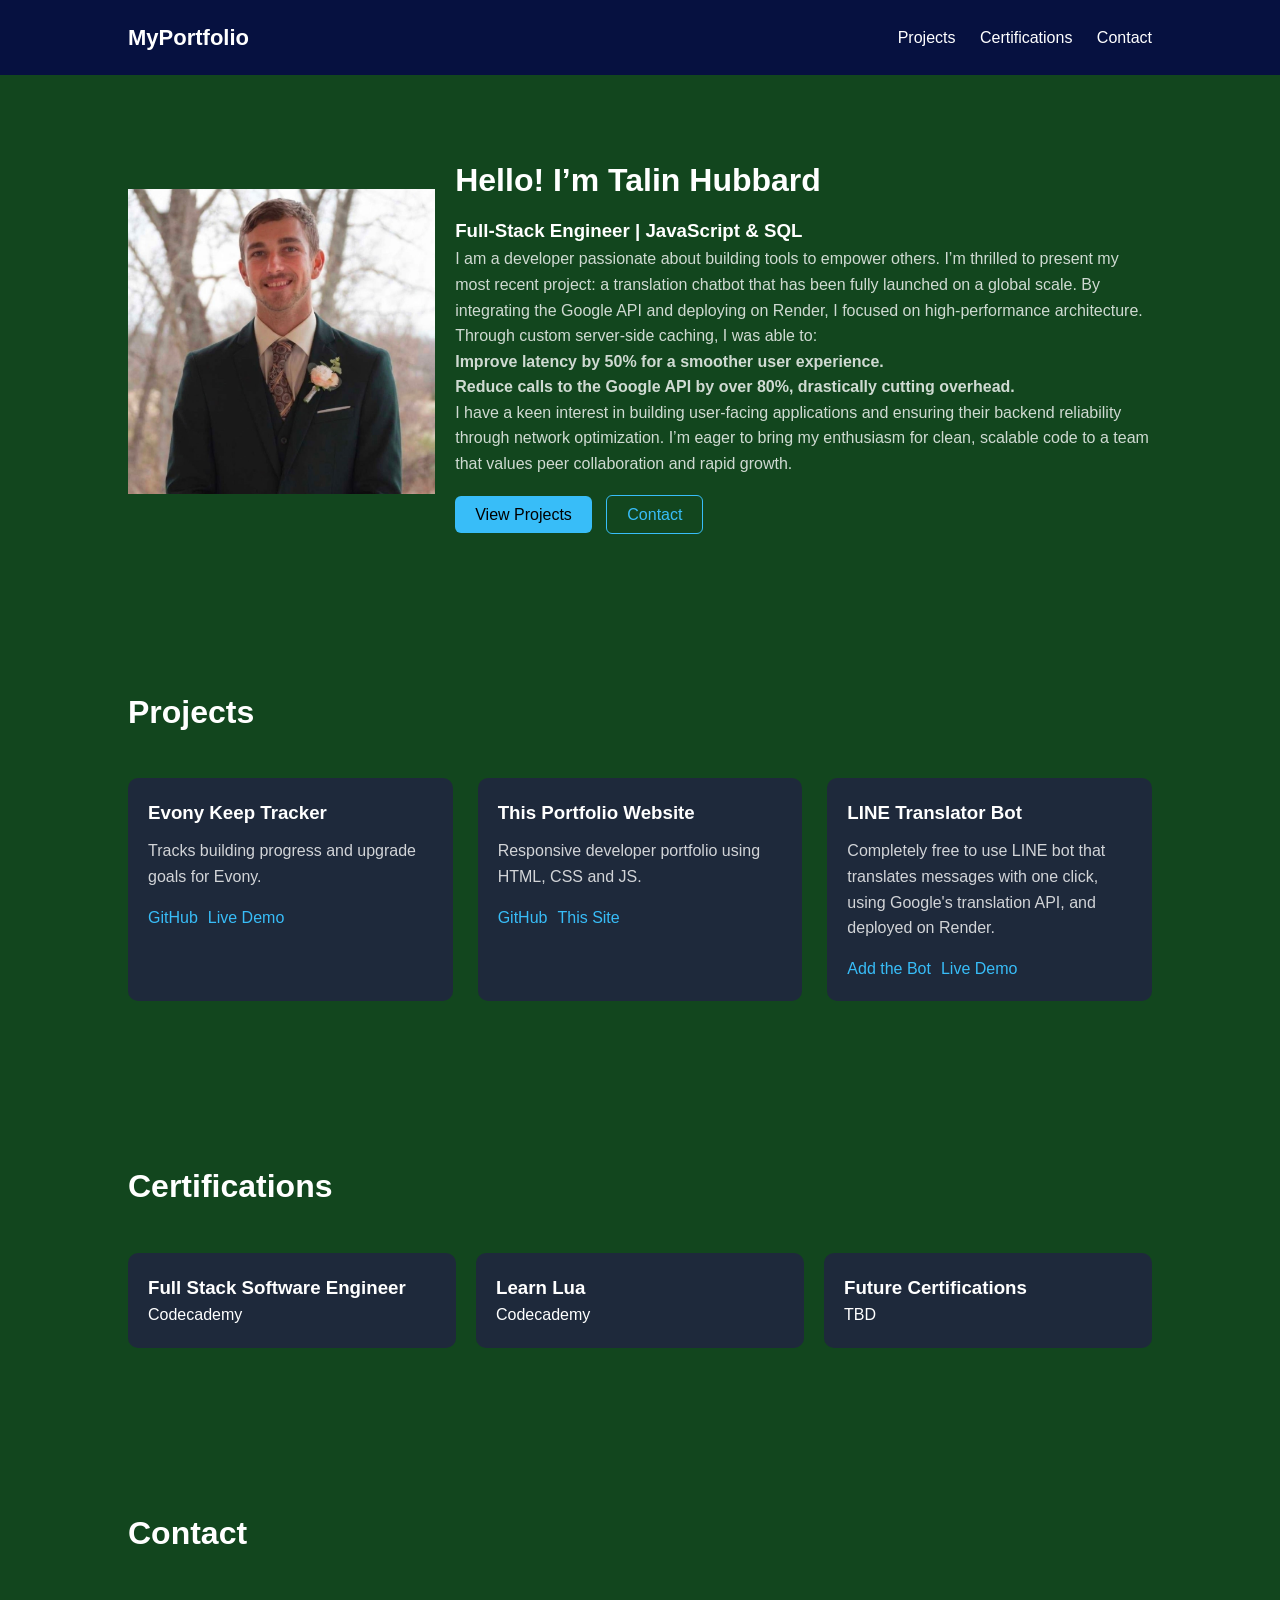
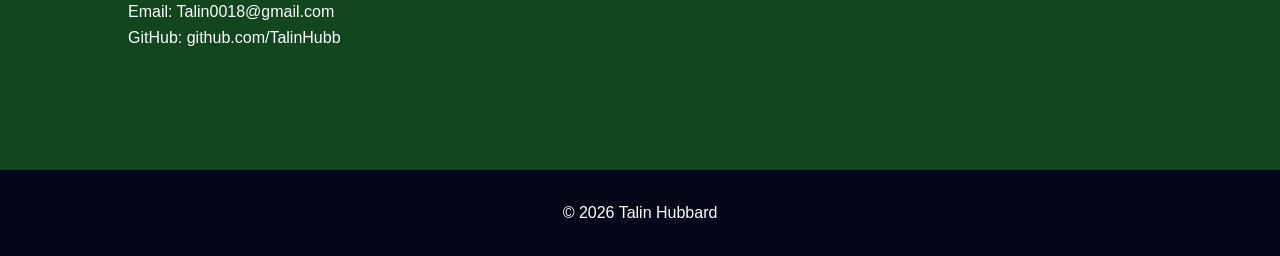
==== index.html @ fa85c655 "changed pic location" ====
<!DOCTYPE html>
<html lang="en">
<head>
<meta charset="UTF-8">
<meta name="viewport" content="width=device-width, initial-scale=1.0">
<title>Talin Hubbard</title>
<link rel="stylesheet" href="style.css">
</head>

<body>

<header>
    <h1 class="logo">MyPortfolio</h1>

    <nav>
        <a href="#projects">Projects</a>
        <a href="#certifications">Certifications</a>
        <a href="#contact">Contact</a>
    </nav>
</header>

<section class="hero">
    <img src="pictures\profile.jpg" alt="profile picture">
    <div class="hero-text">
      <h2>Hello! I’m Talin Hubbard</h2>
      <h3>Full-Stack Engineer | JavaScript & SQL</h3>
      <p>I am a developer passionate about building tools to empower others. I’m thrilled to present my most recent project: a translation chatbot that has been fully launched on a global scale.
        By integrating the Google API and deploying on Render, I focused on high-performance architecture. Through custom server-side caching, I was able to:
      
      <p><strong>Improve latency by 50% for a smoother user experience.</strong></p>
      <p><strong>Reduce calls to the Google API by over 80%, drastically cutting overhead.</strong></p>
      <p>I have a keen interest in building user-facing applications and ensuring their backend reliability through network optimization. I’m eager to bring my enthusiasm for clean, scalable code to a team that values peer collaboration and rapid growth.</p>

      <div class="hero-buttons">
        <a href="#projects" class="btn">View Projects</a>
        <a href="#contact" class="btn-outline">Contact</a>
      </div>
    </div>
</section>

<section id="projects">
    <h2>Projects</h2>

    <div id="project-container" class="project-grid"></div>

</section>

<section id="certifications">
    <h2>Certifications</h2>

    <div class="cert-grid">

        <div class="cert-card">
            <h3>Full Stack Software Engineer</h3>
            <p>Codecademy</p>
        </div>

        <div class="cert-card">
            <h3>Learn Lua</h3>
            <p>Codecademy</p>
        </div>

        <div class="cert-card">
            <h3>Future Certifications</h3>
            <p>TBD</p>
        </div>

    </div>
</section>

<section id="contact">
    <h2>Contact</h2>

    <p>Email: Talin0018@gmail.com</p>
    <p>GitHub: github.com/TalinHubb</p>

</section>

<footer>
    <p>© 2026 Talin Hubbard</p>
</footer>

<script src="script.js"></script>

</body>
</html>
---- style.css ----
*{
margin:0;
padding:0;
box-sizing:border-box;
font-family:Arial, Helvetica, sans-serif;
}

body{
background:#12461e;
color:white;
line-height:1.6;
}

header{
display:flex;
justify-content:space-between;
align-items:center;
padding:20px 10%;
background:#061140;
position:sticky;
top:0;
}

.logo{
font-size:22px;
font-weight:bold;
}

nav a{
margin-left:20px;
text-decoration:none;
color:white;
}

.hero img{
max-width:30%;
height:auto;
}

.hero{
display:flex;
width:100%;
align-items:center;
gap:20px;
}

.text-content{
    flex: 1;
}

.hero h2{
margin-bottom:10px;
}

.hero p{
opacity:.8;
}

.hero-buttons{
margin-top:25px;
}

.btn{
background:#38bdf8;
color:black;
padding:10px 20px;
border-radius:6px;
text-decoration:none;
margin-right:10px;
}

.btn-outline{
border:1px solid #38bdf8;
padding:10px 20px;
border-radius:6px;
text-decoration:none;
color:#38bdf8;
}

section{
padding:80px 10%;
}

h2{
margin-bottom:40px;
font-size:32px;
}

.project-grid{
display:grid;
grid-template-columns:repeat(auto-fit,minmax(260px,1fr));
gap:25px;
}

.project-card{
background:#1e293b;
padding:20px;
border-radius:10px;
transition:.25s;
}

.project-card:hover{
transform:translateY(-6px);
}

.project-card h3{
margin-bottom:10px;
}

.project-card p{
opacity:.8;
margin-bottom:15px;
}

.project-links a{
margin-right:10px;
text-decoration:none;
color:#38bdf8;
}

.cert-grid{
display:grid;
grid-template-columns:repeat(auto-fit,minmax(220px,1fr));
gap:20px;
}

.cert-card{
background:#1e293b;
padding:20px;
border-radius:10px;
}

footer{
text-align:center;
padding:30px;
background:#020617;
margin-top:40px;
}
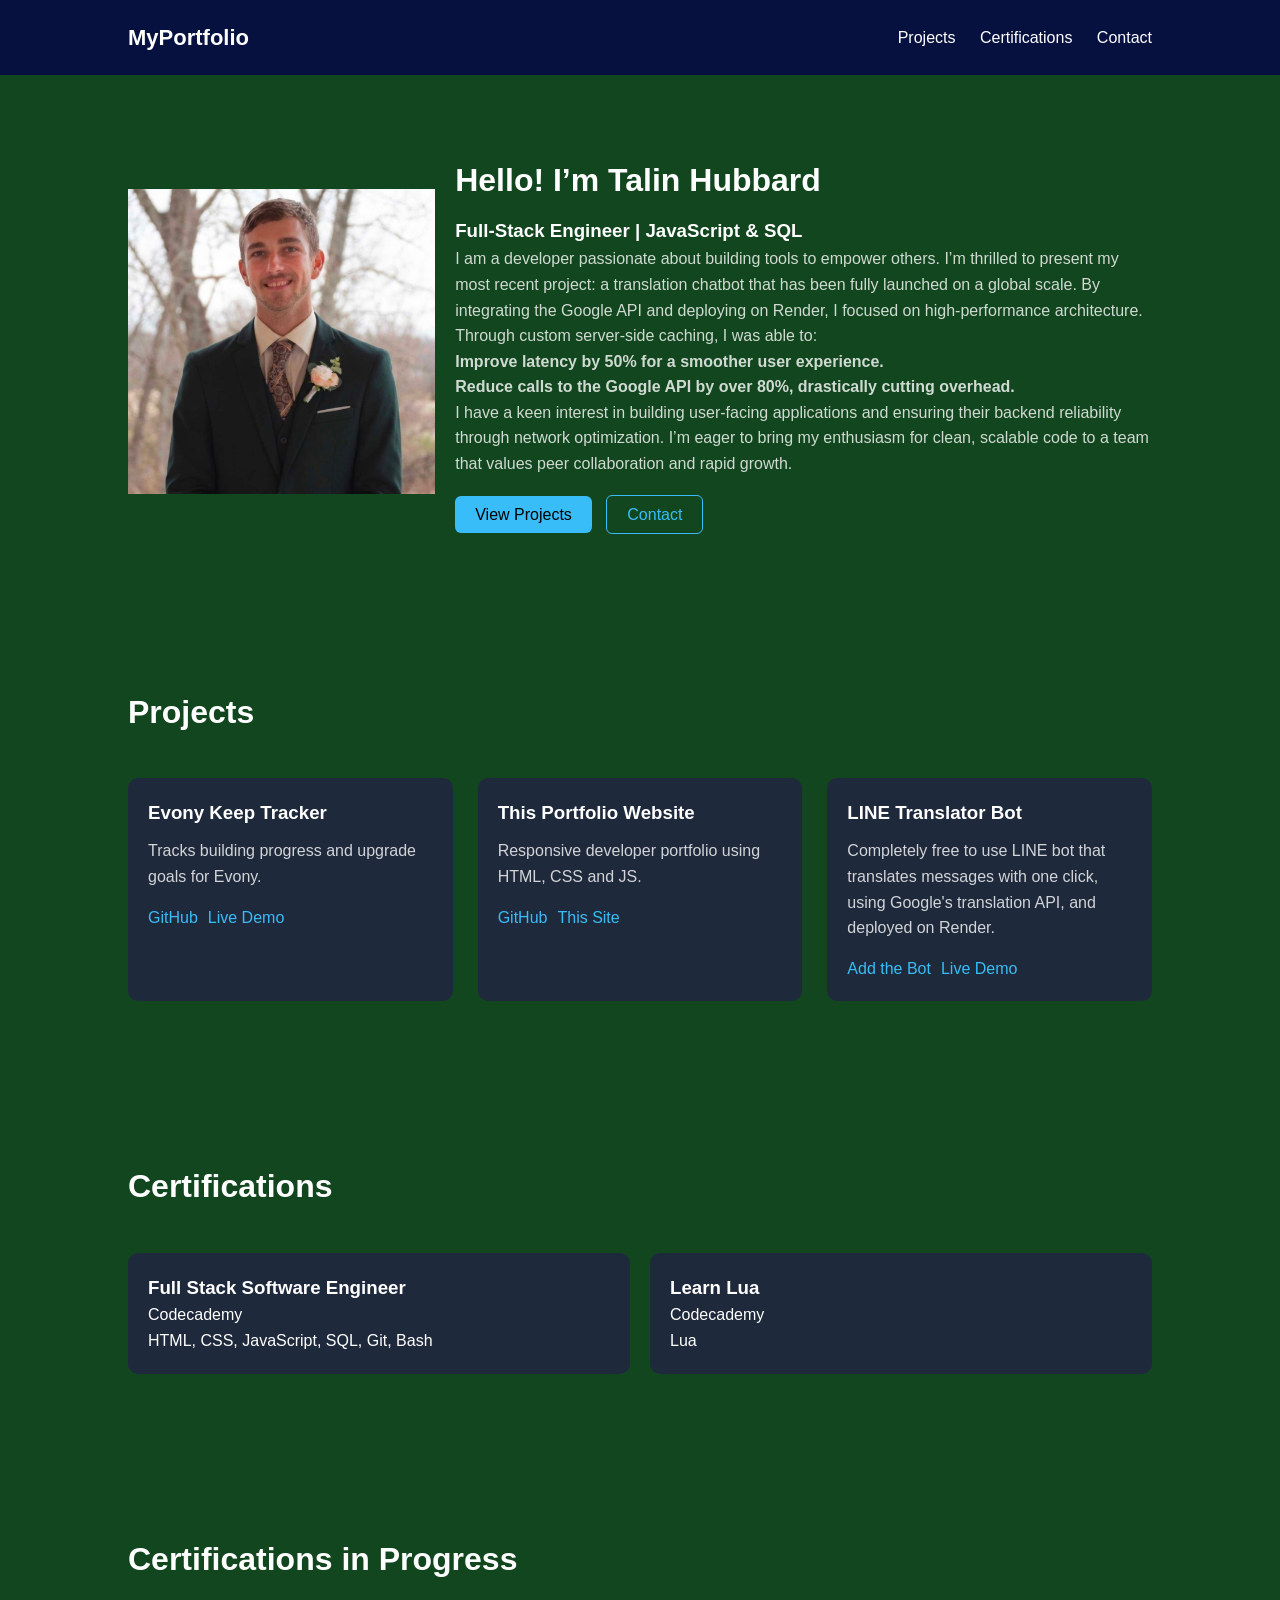
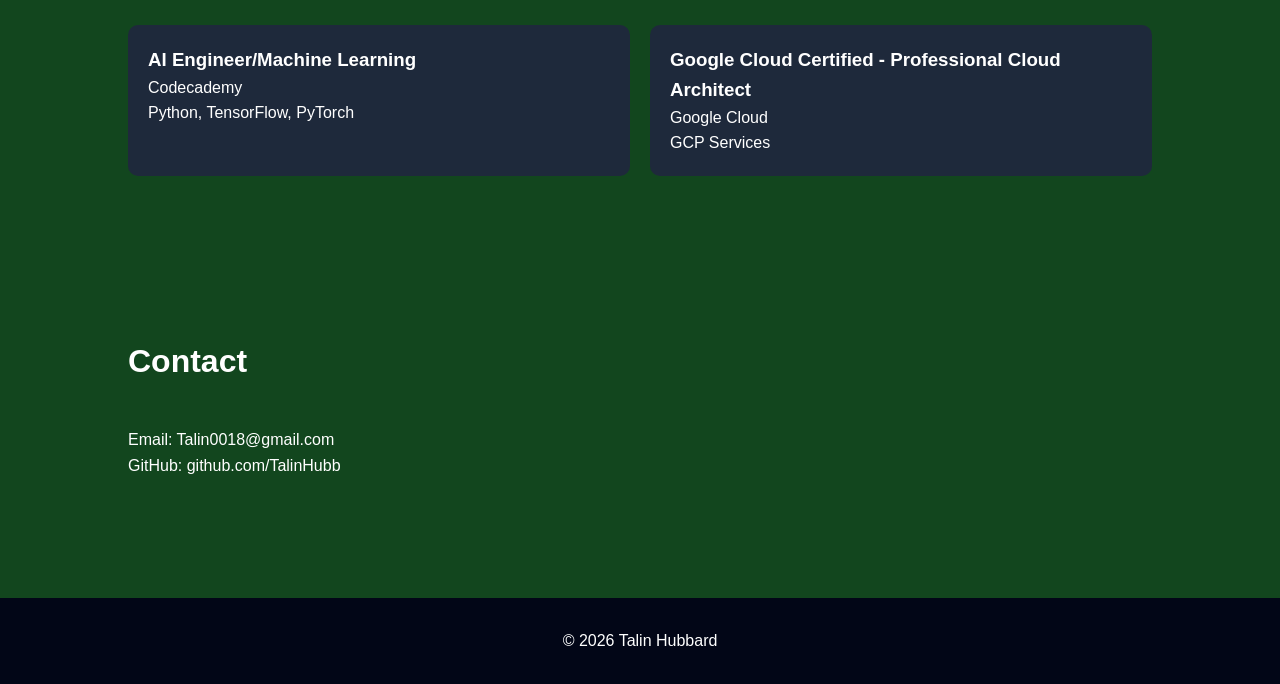
==== commit a4306faa: "Edit to certs, added in-progress certs" ====
--- a/index.html
+++ b/index.html
@@ -53,19 +53,34 @@
         <div class="cert-card">
             <h3>Full Stack Software Engineer</h3>
             <p>Codecademy</p>
+            <p>HTML, CSS, JavaScript, SQL, Git, Bash</p>
         </div>
 
         <div class="cert-card">
             <h3>Learn Lua</h3>
             <p>Codecademy</p>
+            <p>Lua</p>
+        </div>
+
+    </div>
+</section>
+
+<section id="future-certs">
+    <h2>Certifications in Progress</h2>
+      <div class="cert-grid">
+
+        <div class="cert-card">
+            <h3>AI Engineer/Machine Learning</h3>
+            <p>Codecademy</p>
+            <p>Python, TensorFlow, PyTorch</p>
         </div>
 
         <div class="cert-card">
-            <h3>Future Certifications</h3>
-            <p>TBD</p>
+            <h3>Google Cloud Certified - Professional Cloud Architect</h3>
+            <p>Google Cloud</p>
+            <p>GCP Services</p>
         </div>
 
-    </div>
 </section>
 
 <section id="contact">
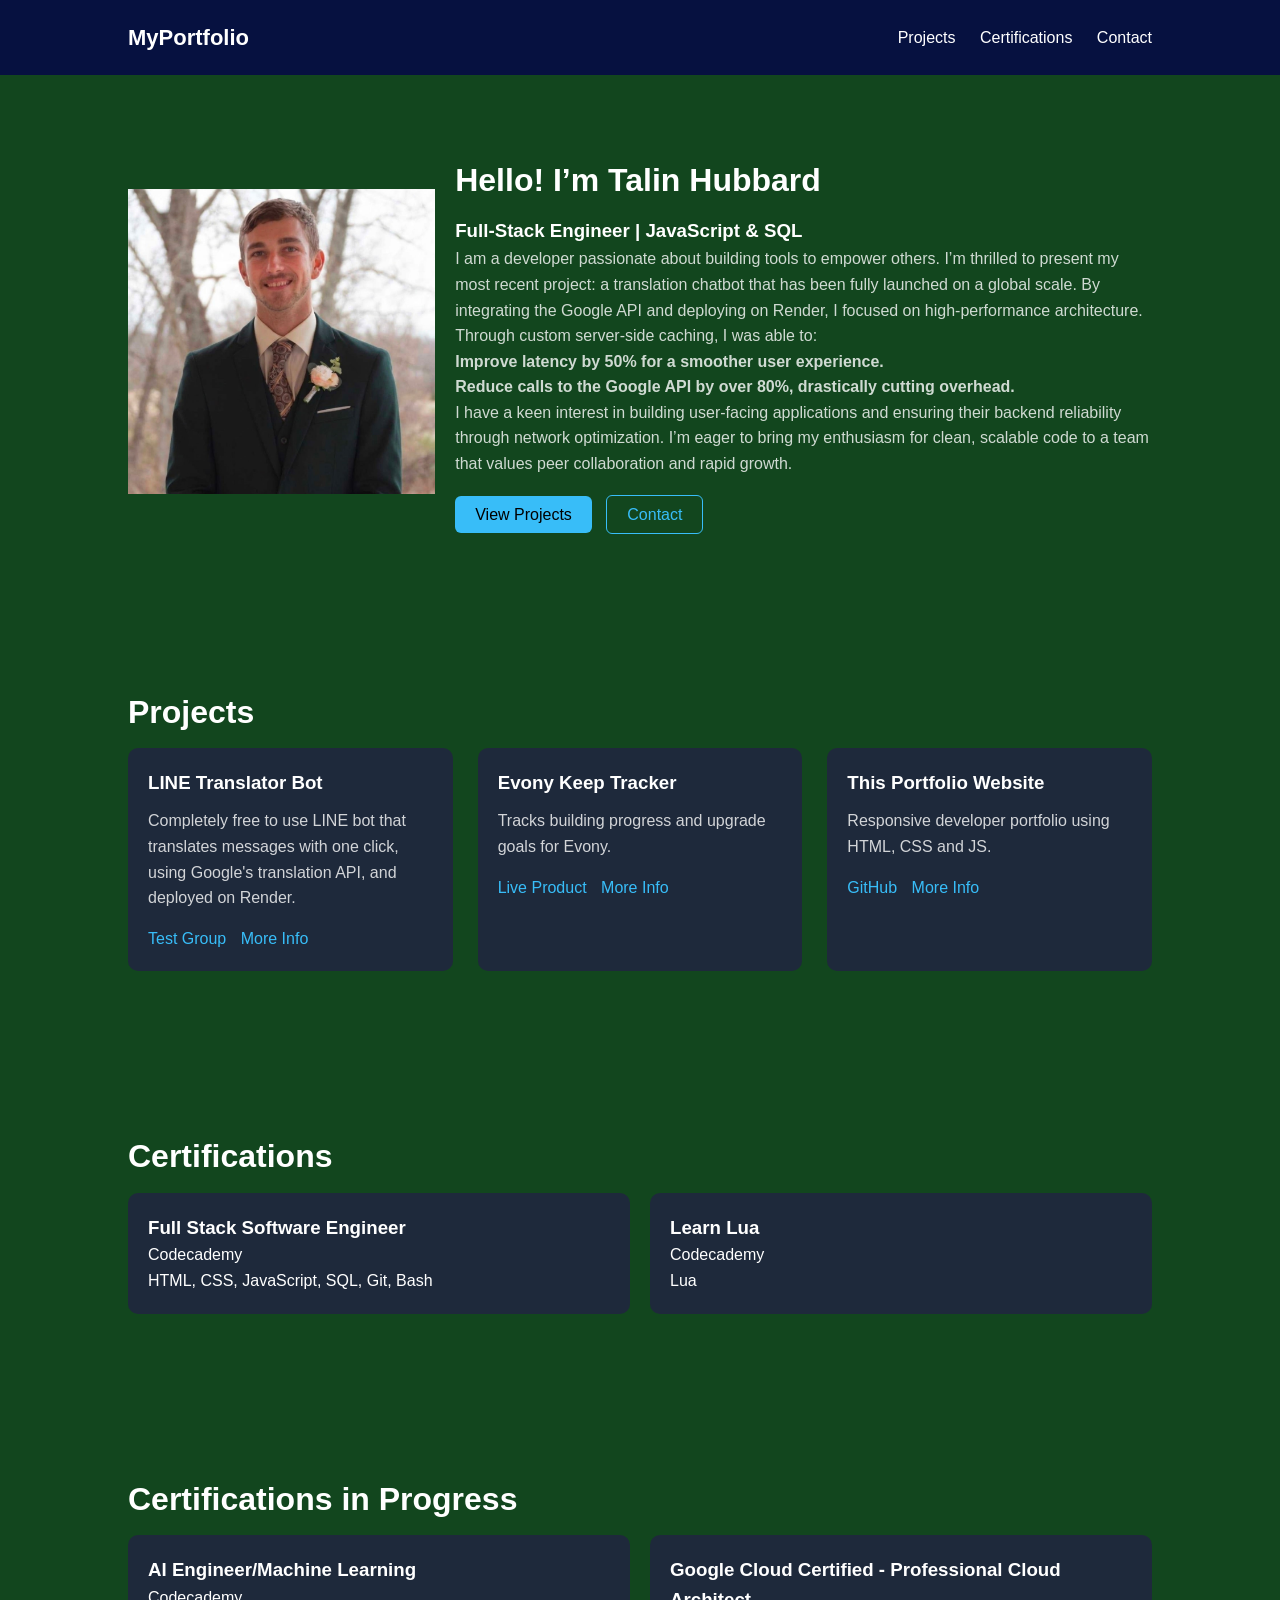
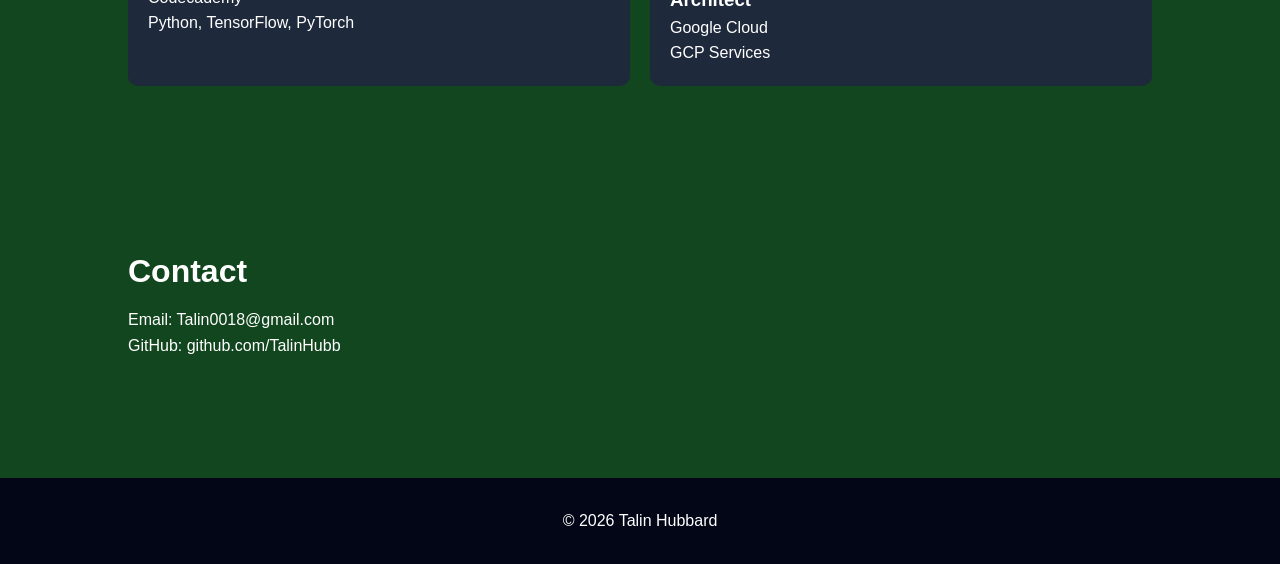
==== commit 24772c63: "added favicon" ====
--- a/index.html
+++ b/index.html
@@ -5,6 +5,7 @@
 <meta name="viewport" content="width=device-width, initial-scale=1.0">
 <title>Talin Hubbard</title>
 <link rel="stylesheet" href="style.css">
+<link rel="icon" href="/favicon.ico" />
 </head>
 
 <body>
--- a/style.css
+++ b/style.css
@@ -19,6 +19,7 @@
 background:#061140;
 position:sticky;
 top:0;
+z-index: 1000;
 }
 
 .logo{
@@ -82,7 +83,7 @@
 }
 
 h2{
-margin-bottom:40px;
+margin-bottom:10px;
 font-size:32px;
 }
 
@@ -135,4 +136,98 @@
 padding:30px;
 background:#020617;
 margin-top:40px;
+}
+
+@media (max-width: 500px) {
+    .hero {
+        flex-direction: column;
+        text-align: center;
+    }
+
+    .hero img {
+        max-width: 200px;
+        margin-bottom: 20px;
+    }
+}
+
+.project-hero {
+    display: flex;
+    align-items: center;
+    justify-content: space-between;
+    gap: 40px;
+    padding: 80px 10%;
+}
+
+.hero-text {
+    flex: 1;
+}
+
+.hero-image img {
+    width: 160px;
+    border-radius: 20px;
+}
+
+.content {
+    padding: 40px 10%;
+}
+
+.feature-block {
+    display: flex;
+    align-items: center;
+    justify-content: space-between;
+    gap: 40px;
+    padding: 60px 10%;
+}
+
+.feature-block img {
+    width: 100%;
+    max-width: 150px;
+    border-radius: 12px;
+}
+
+/* 🔥 Alternate layout automatically */
+.feature-block:nth-child(even) {
+    flex-direction: row-reverse;
+}
+
+/* 📱 Mobile */
+@media (max-width: 500px) {
+    .project-hero,
+    .feature-block {
+        flex-direction: column;
+        text-align: center;
+    }
+
+    .feature-block img {
+        max-width: 80%;
+    }
+
+    .hero-image img {
+        width: 120px;
+    }
+}
+
+.lightbox {
+    display: none;
+    position: fixed;
+    inset: 0;
+    background: rgba(0,0,0,0.85);
+    justify-content: center;
+    align-items: center;
+    z-index: 9999;
+    padding: 20px;
+}
+
+.lightbox img {
+    max-width: 90%;
+    max-height: 90%;
+    border-radius: 10px;
+    transform: scale(0.9);
+    transition: 0.2s ease;
+    box-shadow: 0 10px 40px rgba(0,0,0,0.6);
+}
+
+/* show state */
+.lightbox.show {
+    display: flex;
 }
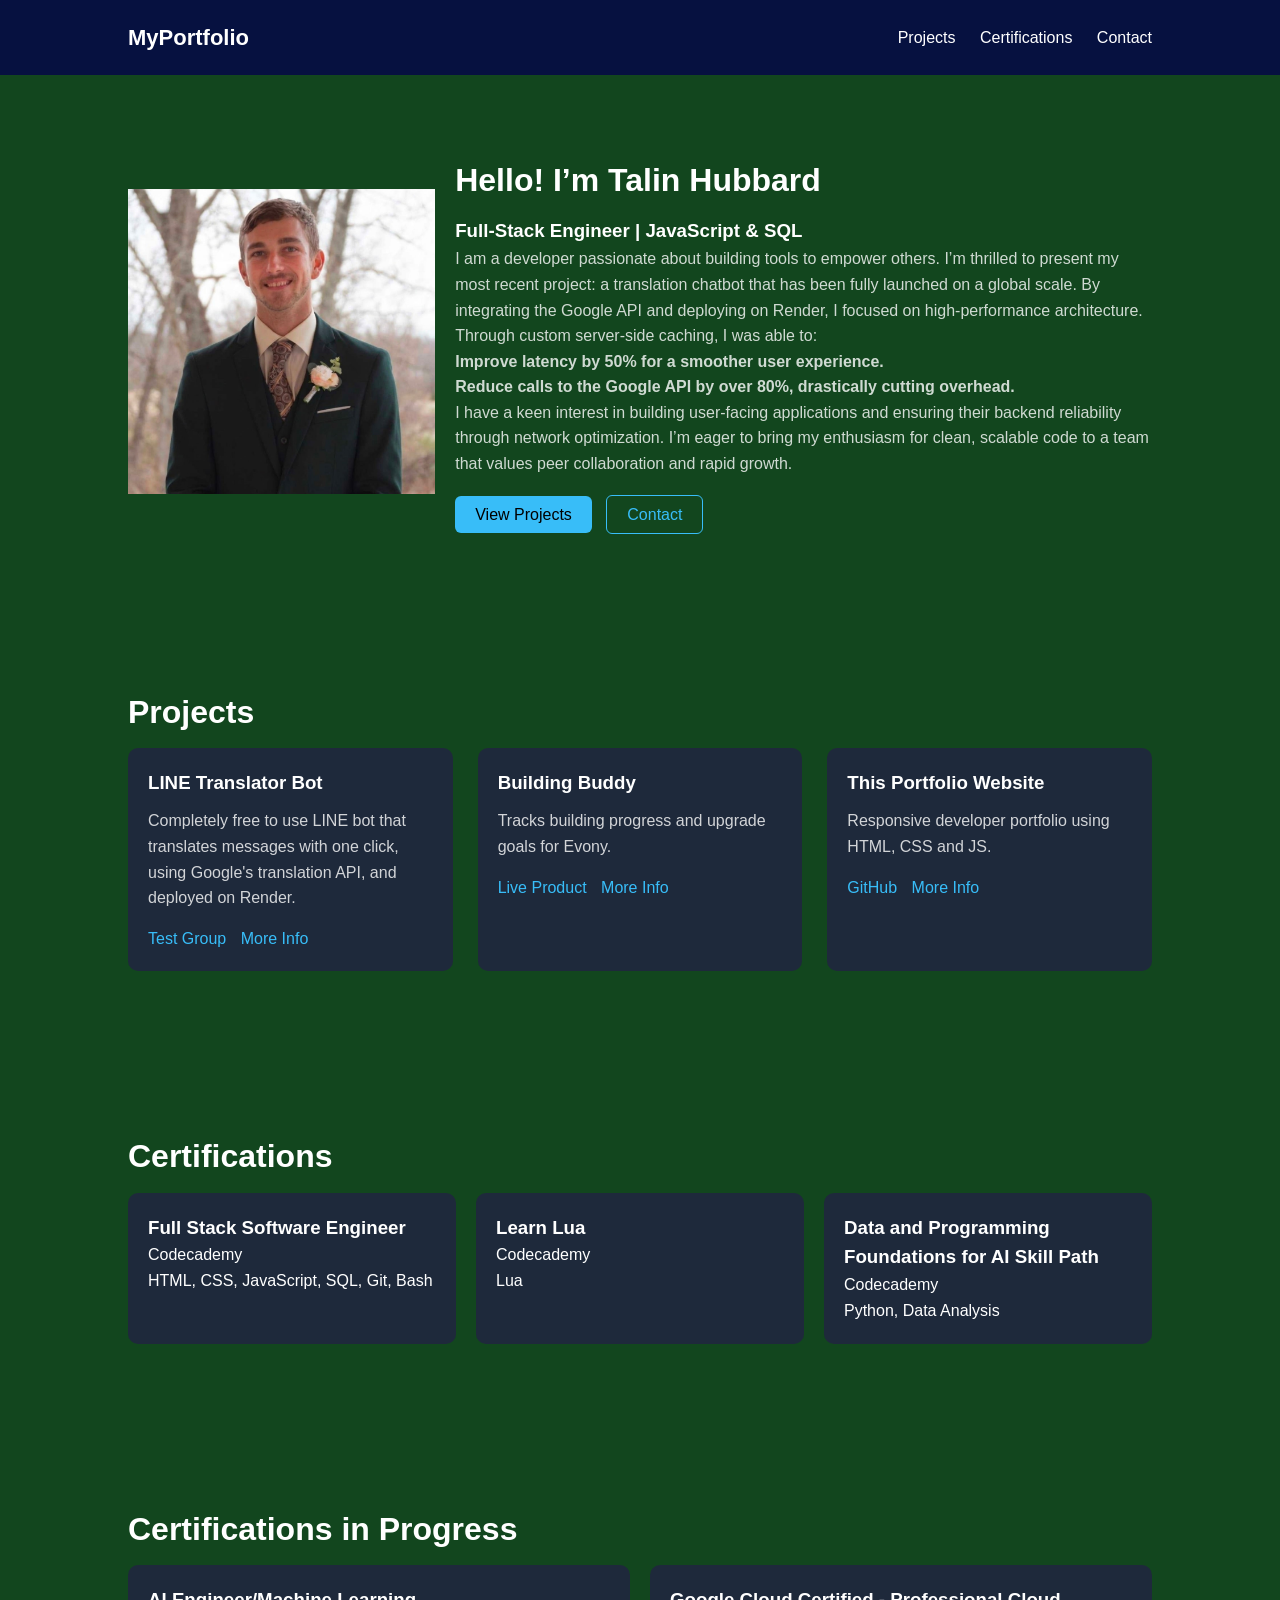
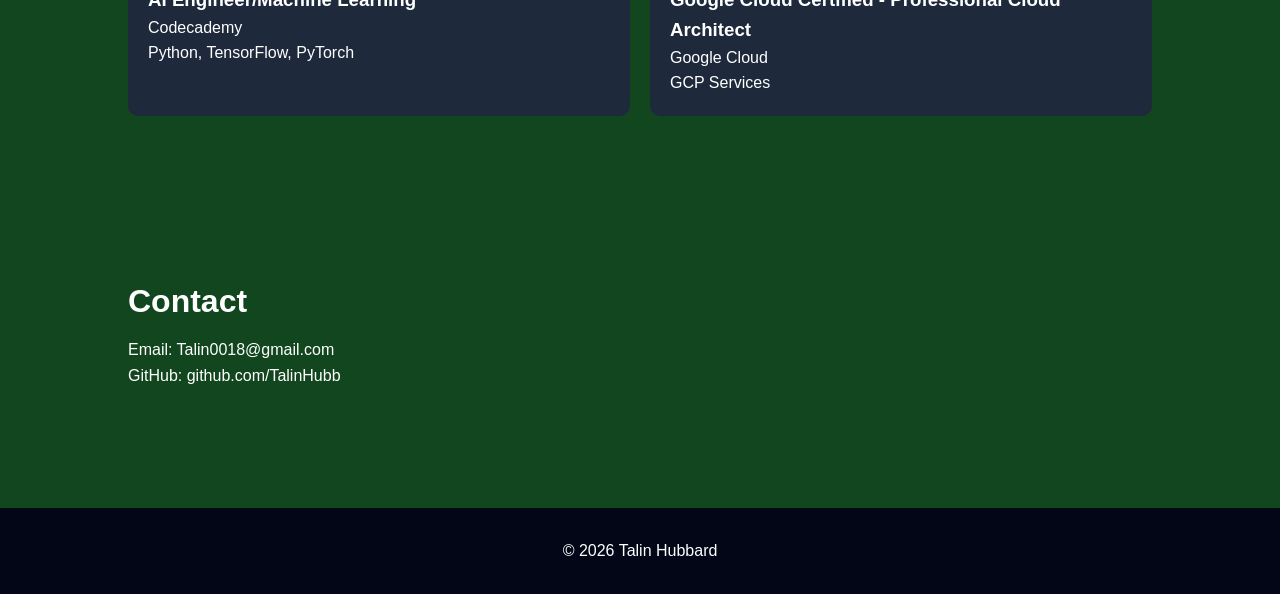
==== commit 815ef726: "Added AI Fundamentals Cert" ====
--- a/index.html
+++ b/index.html
@@ -5,7 +5,7 @@
 <meta name="viewport" content="width=device-width, initial-scale=1.0">
 <title>Talin Hubbard</title>
 <link rel="stylesheet" href="style.css">
-<link rel="icon" href="/favicon.ico" />
+<link rel="icon" href="pictures\favicon.ico" />
 </head>
 
 <body>
@@ -63,6 +63,12 @@
             <p>Lua</p>
         </div>
 
+        <div class="cert-card">
+            <h3>Data and Programming Foundations for AI Skill Path</h3>
+            <p>Codecademy</p>
+            <p>Python, Data Analysis</p>
+        </div>
+
     </div>
 </section>
 
--- a/style.css
+++ b/style.css
@@ -163,7 +163,7 @@
 }
 
 .hero-image img {
-    width: 160px;
+    width: 260px;
     border-radius: 20px;
 }
 
@@ -171,23 +171,72 @@
     padding: 40px 10%;
 }
 
+.feature-group {
+    display: grid;
+    grid-template-columns: 1fr 1fr;
+    gap: 40px;
+    padding: 60px 10%;
+}
+
 .feature-block {
     display: flex;
-    align-items: center;
-    justify-content: space-between;
+    flex-direction: column;
+    text-align: center;
+    gap: 15px;
+    background: #1e293b;
+    padding: 20px;
+    border-radius: 10px;
+}
+
+.feature-block img {
+    display:block;
+    margin: 10px auto 0;
+    width: 80%;
+    max-width: 150px;
+    height: auto;
+    object-fit: contain;
+    border-radius: 12px;
+}
+
+.info-grid {
+    display: grid;
+    grid-template-columns: 1fr 1fr;
     gap: 40px;
     padding: 60px 10%;
 }
 
-.feature-block img {
-    width: 100%;
-    max-width: 150px;
-    border-radius: 12px;
-}
-
-/* 🔥 Alternate layout automatically */
-.feature-block:nth-child(even) {
-    flex-direction: row-reverse;
+.info-block {
+    background: #1e293b;
+    padding: 20px;
+    border-radius: 10px;
+}
+
+/* tighten spacing inside */
+.info-block h2 {
+    margin-bottom: 10px;
+}
+
+.info-block ul {
+    padding-left: 20px;
+}
+
+/* back button spacing */
+.back-link {
+    text-align: center;
+    margin: 40px 0;
+}
+
+.back-link a {
+    color: #38f845;
+    text-decoration: none;
+}
+
+.back-link a:visited {
+    color: #38f845;
+}
+
+.back-link a:hover {
+    color: #bacc2e;
 }
 
 /* 📱 Mobile */
@@ -198,12 +247,23 @@
         text-align: center;
     }
 
+    .feature-group {
+        grid-template-columns: 1fr;
+        gap: 30px;
+    }
+
     .feature-block img {
+        max-height: 80%;
+        width: auto;
+    }
+
+    .hero-image img {
         max-width: 80%;
-    }
-
-    .hero-image img {
-        width: 120px;
+        height: auto;
+    }
+
+    .info-grid {
+        grid-template-columns: 1fr;
     }
 }
 
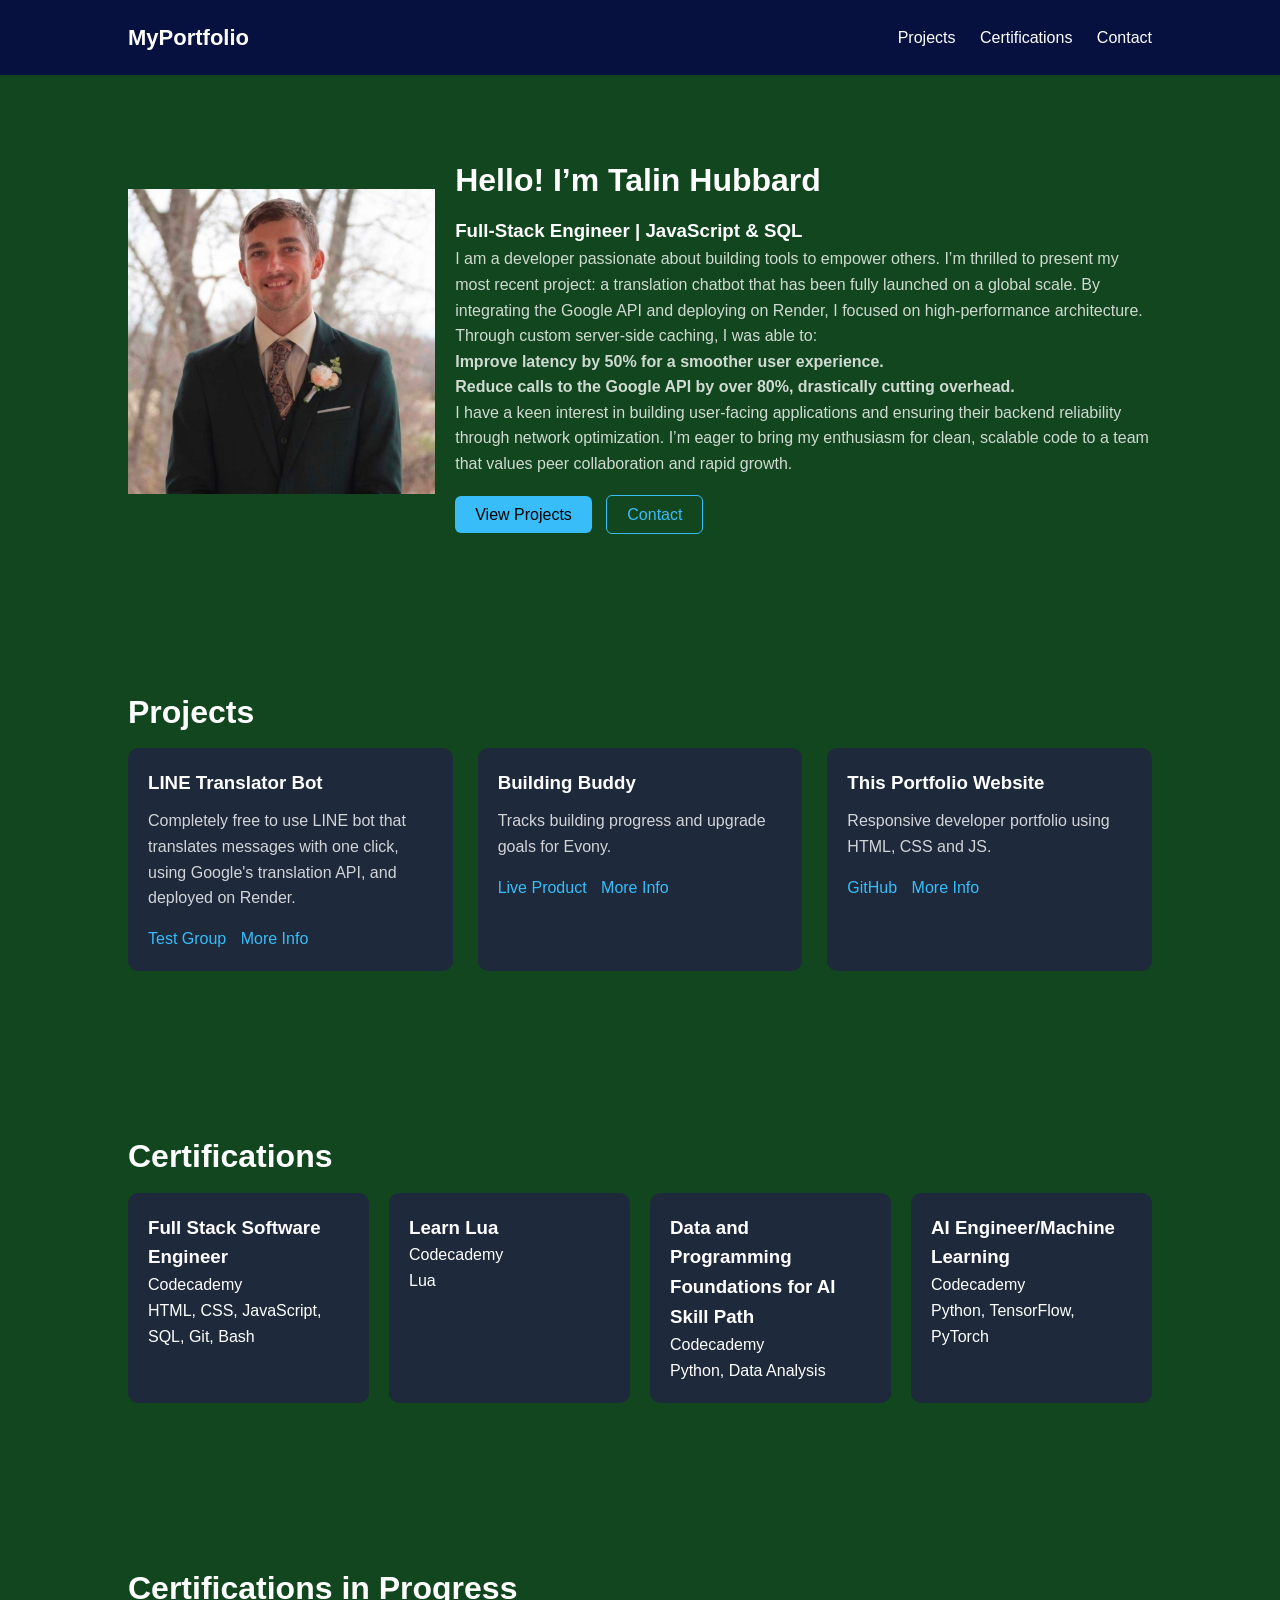
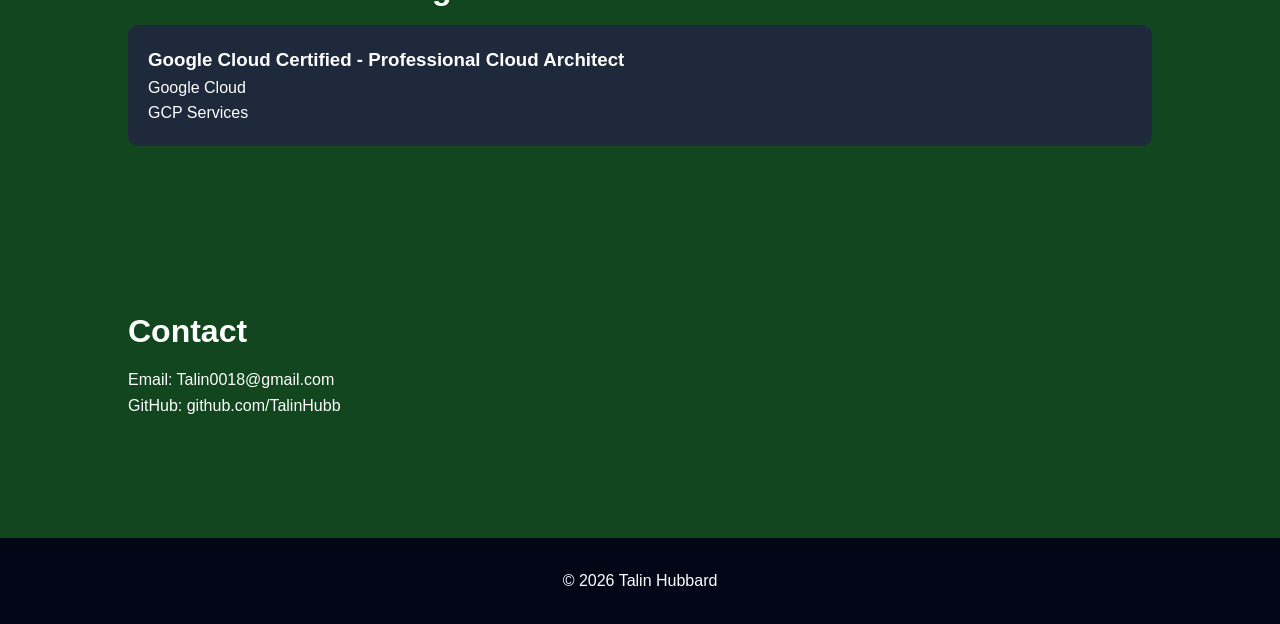
==== commit 95a54079: "Updated Certifications" ====
--- a/index.html
+++ b/index.html
@@ -69,18 +69,18 @@
             <p>Python, Data Analysis</p>
         </div>
 
+        <div class="cert-card">
+            <h3>AI Engineer/Machine Learning</h3>
+            <p>Codecademy</p>
+            <p>Python, TensorFlow, PyTorch</p>
+        </div>
+
     </div>
 </section>
 
 <section id="future-certs">
     <h2>Certifications in Progress</h2>
       <div class="cert-grid">
-
-        <div class="cert-card">
-            <h3>AI Engineer/Machine Learning</h3>
-            <p>Codecademy</p>
-            <p>Python, TensorFlow, PyTorch</p>
-        </div>
 
         <div class="cert-card">
             <h3>Google Cloud Certified - Professional Cloud Architect</h3>
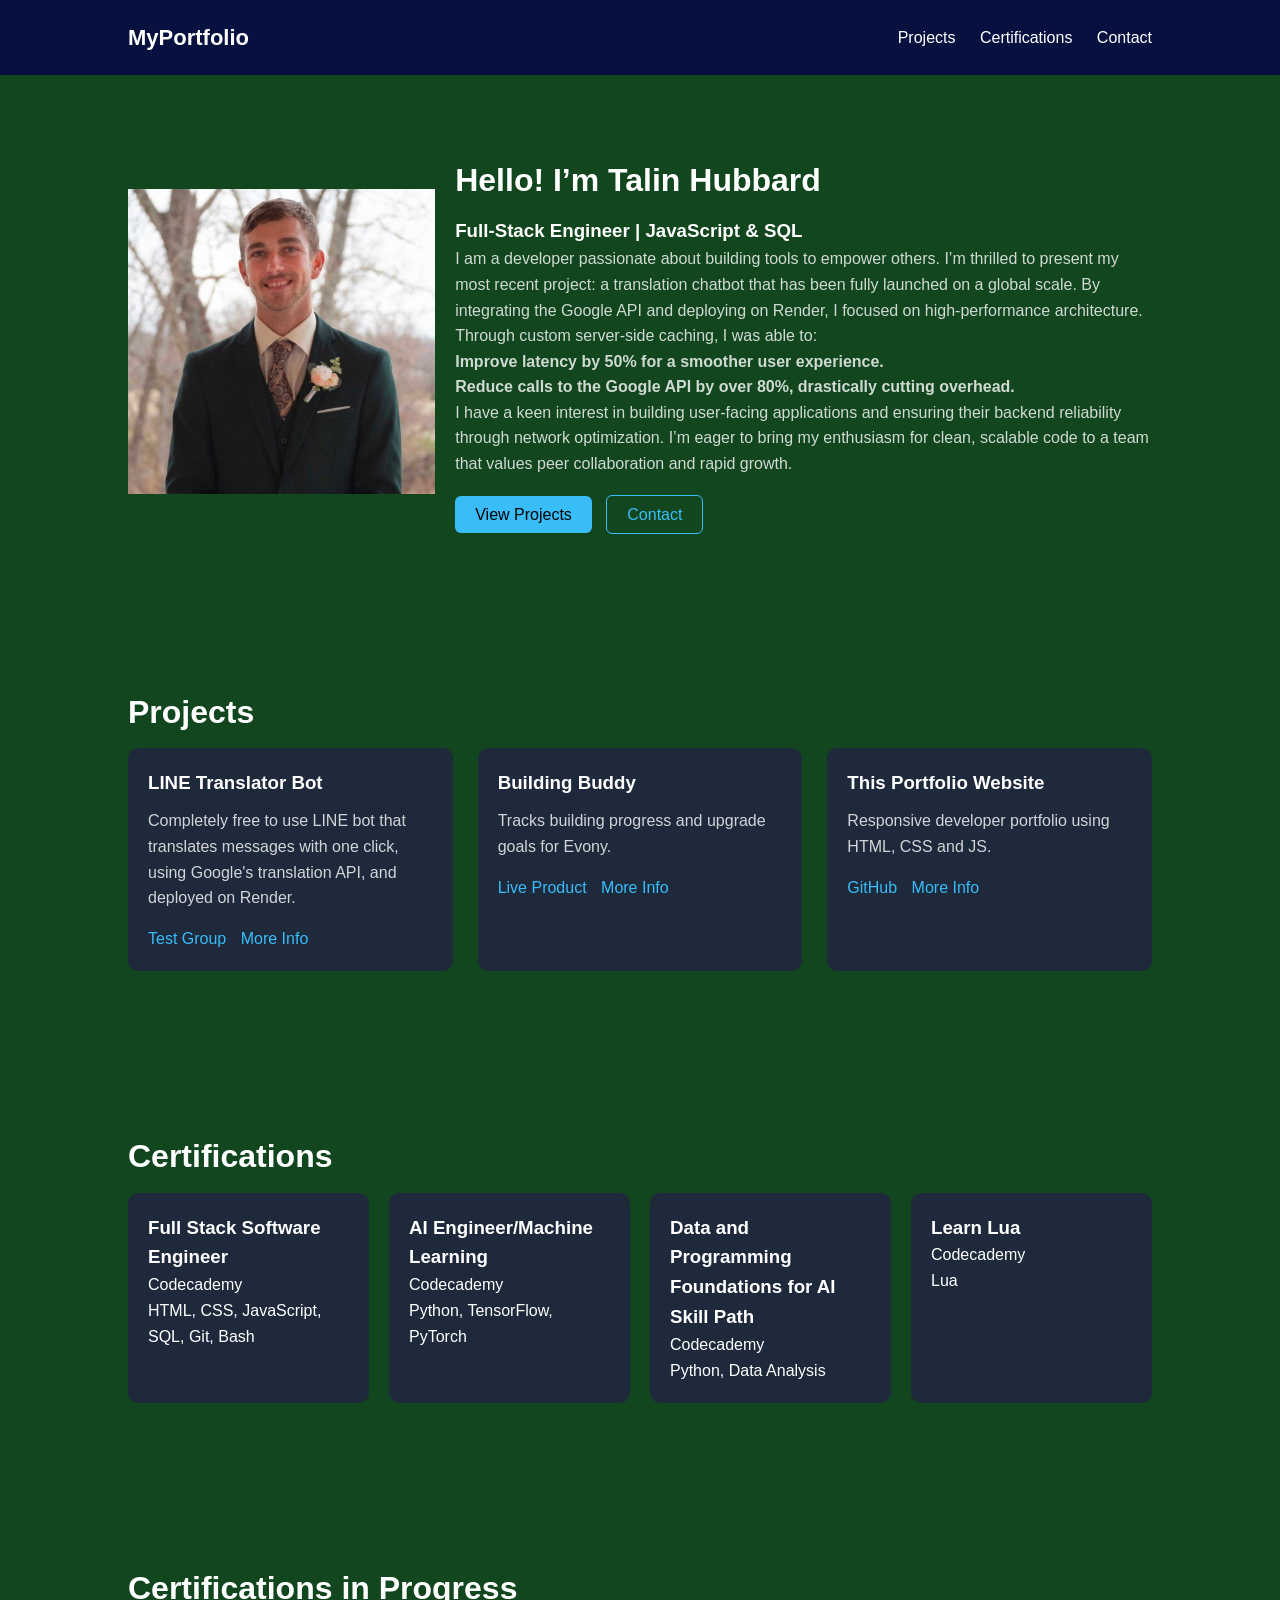
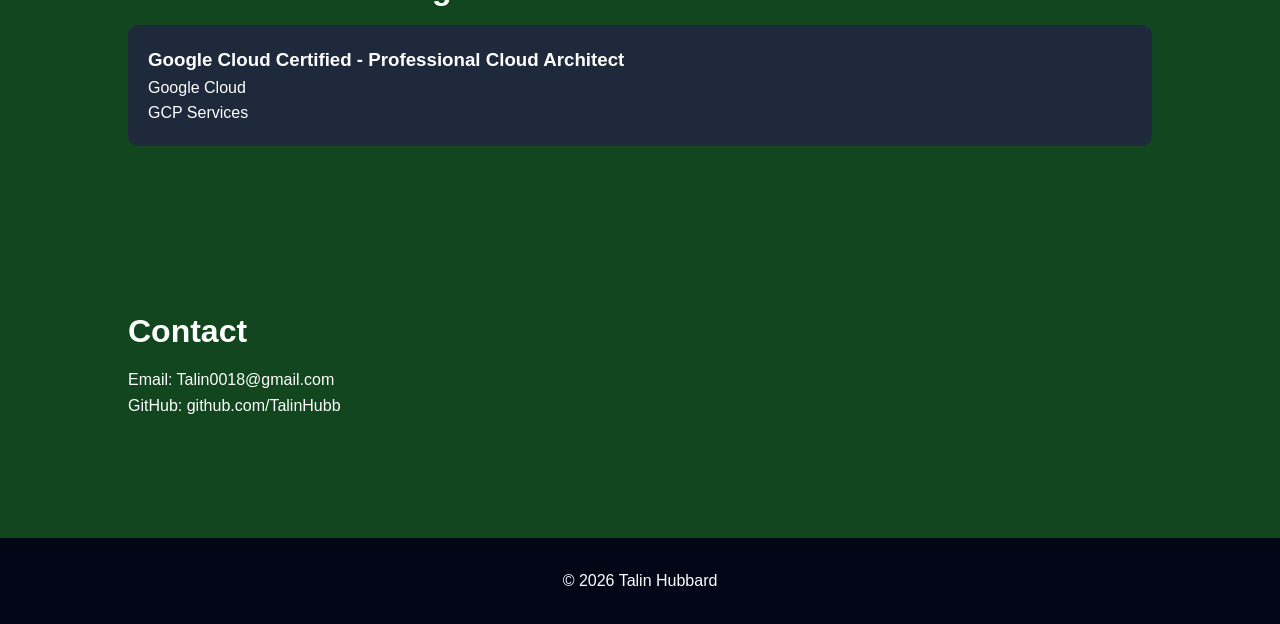
==== commit ce7de65c: "Swapped order of certs" ====
--- a/index.html
+++ b/index.html
@@ -58,9 +58,9 @@
         </div>
 
         <div class="cert-card">
-            <h3>Learn Lua</h3>
+            <h3>AI Engineer/Machine Learning</h3>
             <p>Codecademy</p>
-            <p>Lua</p>
+            <p>Python, TensorFlow, PyTorch</p>
         </div>
 
         <div class="cert-card">
@@ -70,9 +70,9 @@
         </div>
 
         <div class="cert-card">
-            <h3>AI Engineer/Machine Learning</h3>
+            <h3>Learn Lua</h3>
             <p>Codecademy</p>
-            <p>Python, TensorFlow, PyTorch</p>
+            <p>Lua</p>
         </div>
 
     </div>
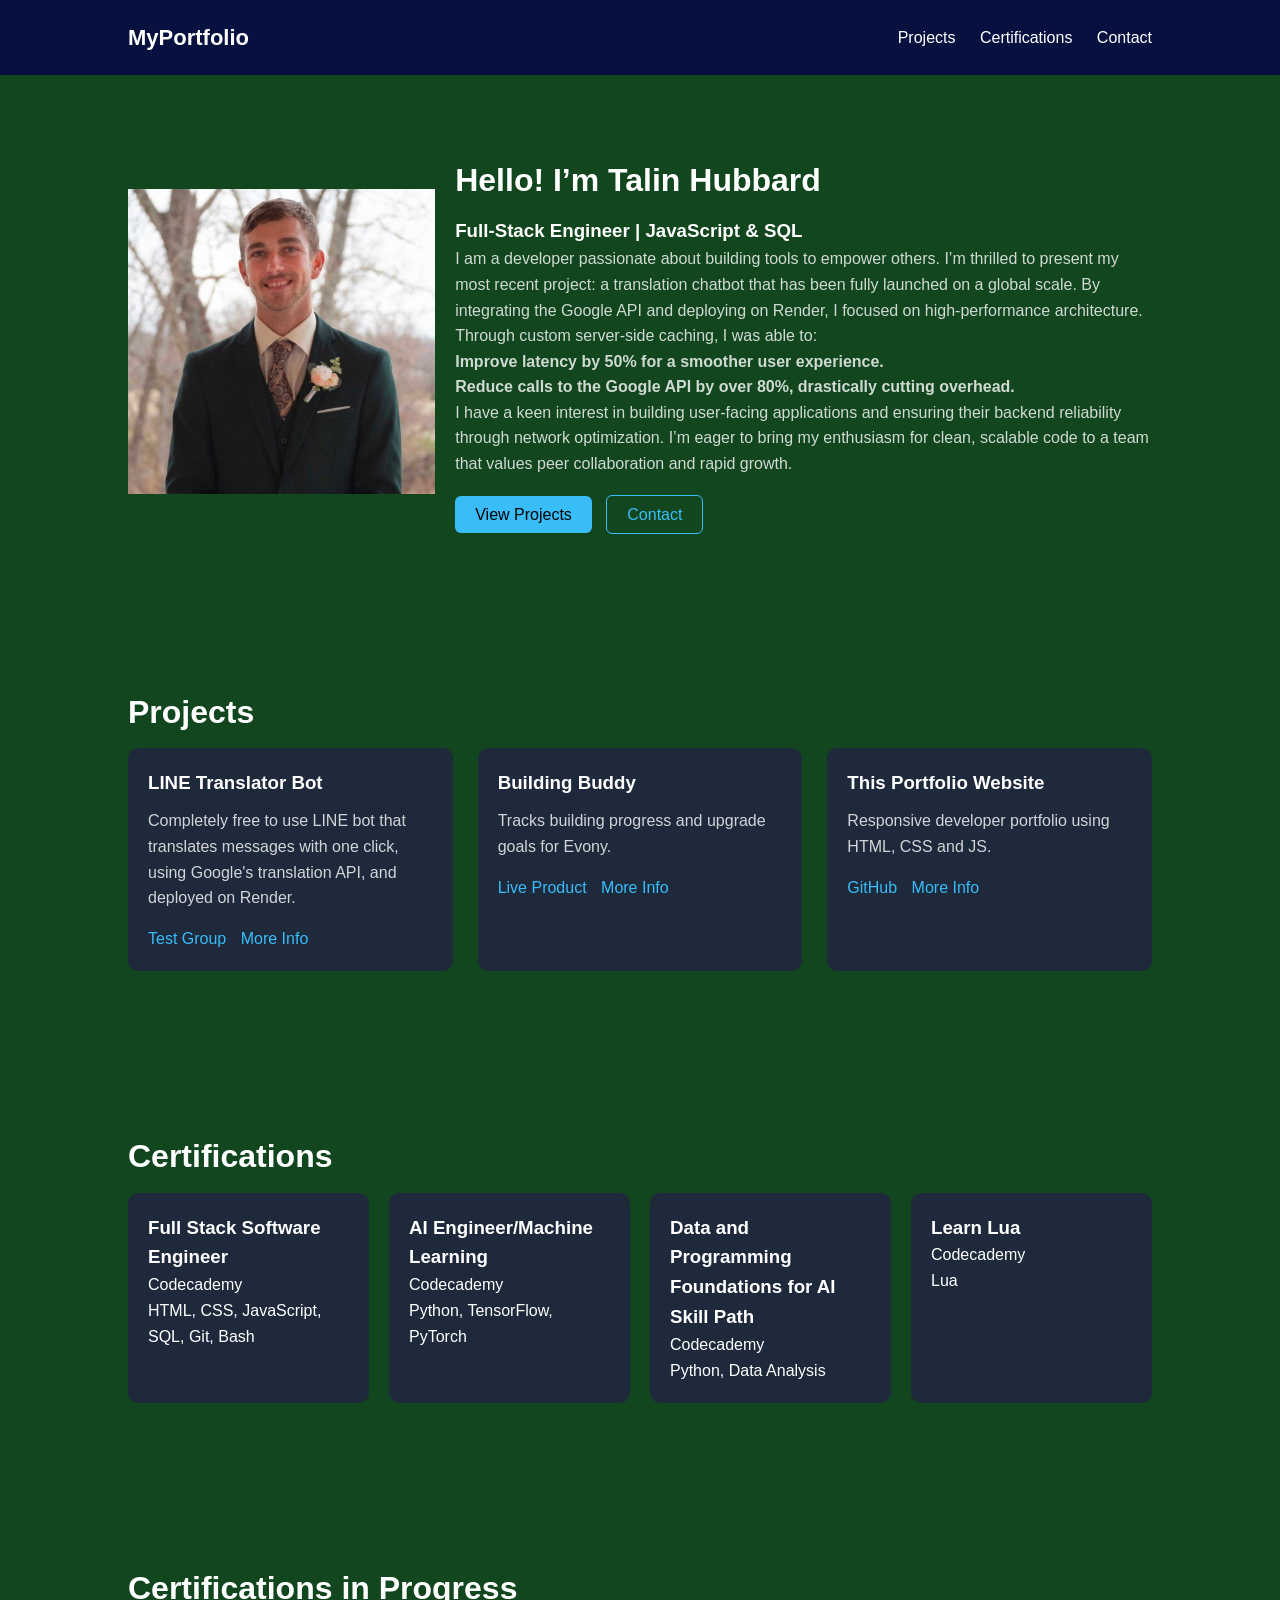
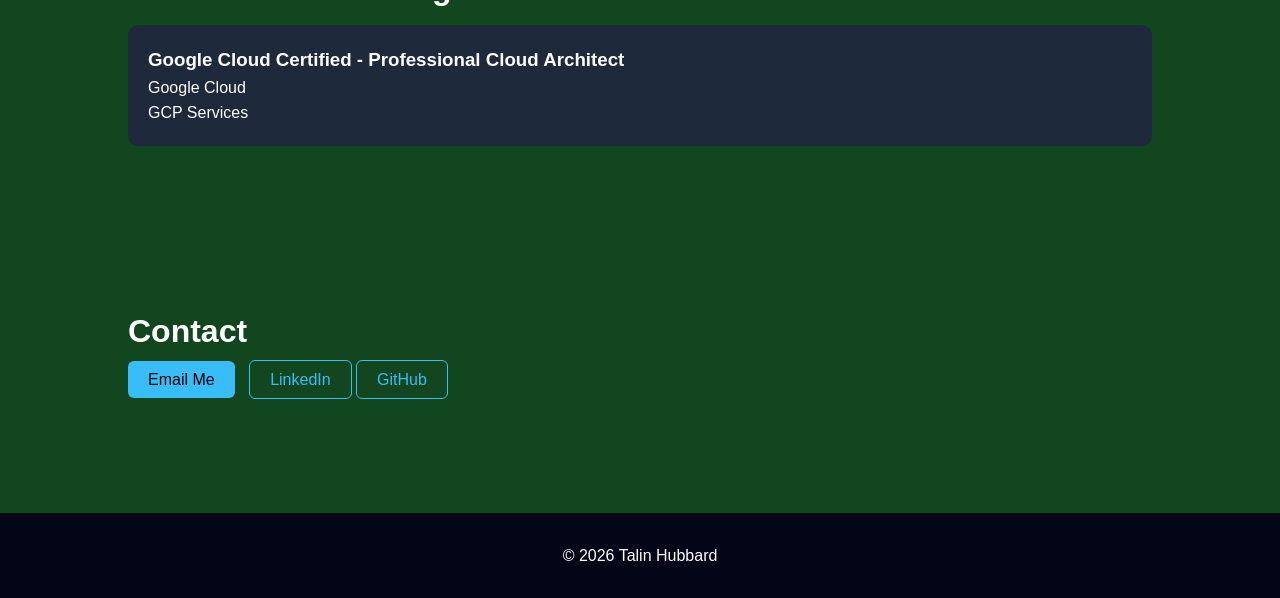
==== commit 11c24889: "Edit to Contact Buttons" ====
--- a/index.html
+++ b/index.html
@@ -92,9 +92,11 @@
 
 <section id="contact">
     <h2>Contact</h2>
-
-    <p>Email: Talin0018@gmail.com</p>
-    <p>GitHub: github.com/TalinHubb</p>
+    <div class="contact-buttons">
+        <a href="mailto:Talin0018@gmail.com" class="btn">Email Me</a>
+        <a href="https://www.linkedin.com/in/talin-hubbard/" class="btn-outline">LinkedIn</a>
+        <a href="https://www.github.com/TalinHubb" class="btn-outline">GitHub</a>
+    </div>
 
 </section>
 
